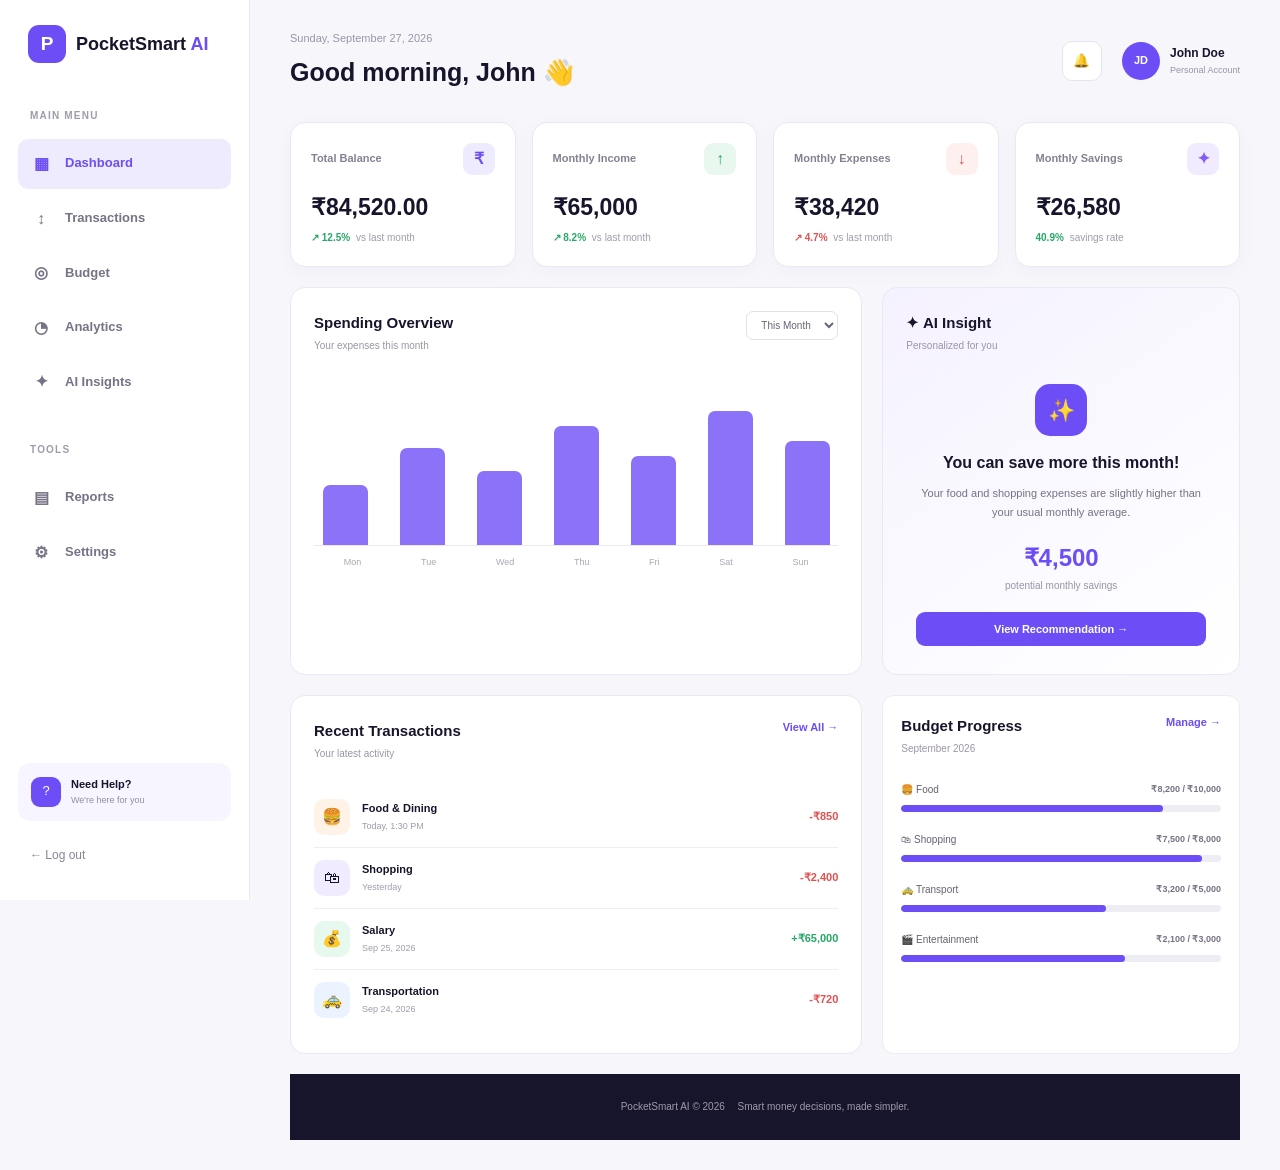
==== frontend/dashboard.html @ c7e04646 "Initial PocketSmart AI project" ====
<!DOCTYPE html>
<html lang="en">

<head>

    <meta charset="UTF-8">

    <meta name="viewport"
        content="width=device-width, initial-scale=1.0">

    <title>Dashboard | PocketSmart AI</title>

    <link rel="stylesheet" href="css/style.css">

</head>


<body class="dashboard-page">

    <!-- ======================================
         SIDEBAR
    ======================================= -->

    <aside class="sidebar">

        <!-- Logo -->

        <div class="sidebar-logo">

            <span class="logo-icon">P</span>

            <span>
                PocketSmart <strong>AI</strong>
            </span>

        </div>


        <!-- Navigation -->

        <nav class="sidebar-nav">

            <p class="nav-title">
                MAIN MENU
            </p>

            <a href="dashboard.html"
               class="sidebar-link active">

                <span>▦</span>
                Dashboard

            </a>


            <a href="#"
               class="sidebar-link">

                <span>↕</span>
                Transactions

            </a>


            <a href="#"
               class="sidebar-link">

                <span>◎</span>
                Budget

            </a>


            <a href="#"
               class="sidebar-link">

                <span>◔</span>
                Analytics

            </a>


            <a href="#"
               class="sidebar-link">

                <span>✦</span>
                AI Insights

            </a>


            <p class="nav-title second-title">
                TOOLS
            </p>


            <a href="#"
               class="sidebar-link">

                <span>▤</span>
                Reports

            </a>


            <a href="#"
               class="sidebar-link">

                <span>⚙</span>
                Settings

            </a>

        </nav>


        <!-- Sidebar Bottom -->

        <div class="sidebar-bottom">

            <div class="sidebar-help">

                <span>?</span>

                <div>
                    <strong>Need Help?</strong>
                    <small>We're here for you</small>
                </div>

            </div>


            <a href="index.html"
               class="logout-link">

                ← Log out

            </a>

        </div>

    </aside>


    <!-- ======================================
         MAIN CONTENT
    ======================================= -->

    <main class="dashboard-main">


        <!-- Top Bar -->

        <header class="dashboard-topbar">

            <div>

                <p class="dashboard-date">
                    Sunday, September 27, 2026
                </p>

                <h1>
                    Good morning, John 👋
                </h1>

            </div>


            <div class="dashboard-actions">

                <button class="notification-btn">
                    🔔
                </button>


                <div class="user-profile">

                    <div class="user-avatar">
                        JD
                    </div>

                    <div>
                        <strong>John Doe</strong>
                        <small>Personal Account</small>
                    </div>

                </div>

            </div>

        </header>


        <!-- ======================================
             SUMMARY CARDS
        ======================================= -->

        <section class="summary-grid">


            <!-- Balance -->

            <div class="summary-card balance-summary">

                <div class="summary-card-top">

                    <span>
                        Total Balance
                    </span>

                    <div class="summary-icon">
                        ₹
                    </div>

                </div>

                <h2>
                    ₹84,520.00
                </h2>

                <p class="positive">
                    ↗ 12.5%
                    <span>vs last month</span>
                </p>

            </div>


            <!-- Income -->

            <div class="summary-card">

                <div class="summary-card-top">

                    <span>
                        Monthly Income
                    </span>

                    <div class="summary-icon green">
                        ↑
                    </div>

                </div>

                <h2>
                    ₹65,000
                </h2>

                <p class="positive">
                    ↗ 8.2%
                    <span>vs last month</span>
                </p>

            </div>


            <!-- Expenses -->

            <div class="summary-card">

                <div class="summary-card-top">

                    <span>
                        Monthly Expenses
                    </span>

                    <div class="summary-icon red">
                        ↓
                    </div>

                </div>

                <h2>
                    ₹38,420
                </h2>

                <p class="negative">
                    ↗ 4.7%
                    <span>vs last month</span>
                </p>

            </div>


            <!-- Savings -->

            <div class="summary-card">

                <div class="summary-card-top">

                    <span>
                        Monthly Savings
                    </span>

                    <div class="summary-icon purple">
                        ✦
                    </div>

                </div>

                <h2>
                    ₹26,580
                </h2>

                <p class="positive">
                    40.9%
                    <span>savings rate</span>
                </p>

            </div>

        </section>


        <!-- ======================================
             MIDDLE SECTION
        ======================================= -->

        <section class="dashboard-grid">


            <!-- Spending Overview -->

            <div class="dashboard-card spending-card">

                <div class="card-header">

                    <div>

                        <h3>
                            Spending Overview
                        </h3>

                        <p>
                            Your expenses this month
                        </p>

                    </div>


                    <select>

                        <option>
                            This Month
                        </option>

                        <option>
                            Last Month
                        </option>

                    </select>

                </div>


                <!-- Fake Chart -->

                <div class="chart-area">

                    <div class="chart-line">

                        <span style="height: 40%"></span>
                        <span style="height: 65%"></span>
                        <span style="height: 50%"></span>
                        <span style="height: 80%"></span>
                        <span style="height: 60%"></span>
                        <span style="height: 90%"></span>
                        <span style="height: 70%"></span>

                    </div>

                    <div class="chart-labels">

                        <span>Mon</span>
                        <span>Tue</span>
                        <span>Wed</span>
                        <span>Thu</span>
                        <span>Fri</span>
                        <span>Sat</span>
                        <span>Sun</span>

                    </div>

                </div>

            </div>


            <!-- AI Insight -->

            <div class="dashboard-card insight-card">

                <div class="card-header">

                    <div>

                        <h3>
                            ✦ AI Insight
                        </h3>

                        <p>
                            Personalized for you
                        </p>

                    </div>

                </div>


                <div class="insight-main">

                    <div class="big-insight-icon">
                        ✨
                    </div>

                    <h4>
                        You can save more this month!
                    </h4>

                    <p>
                        Your food and shopping expenses
                        are slightly higher than your
                        usual monthly average.
                    </p>

                    <div class="insight-saving">

                        <strong>
                            ₹4,500
                        </strong>

                        <span>
                            potential monthly savings
                        </span>

                    </div>

                    <button class="insight-btn">
                        View Recommendation →
                    </button>

                </div>

            </div>

        </section>


        <!-- ======================================
             BOTTOM SECTION
        ======================================= -->

        <section class="dashboard-grid bottom-grid">


            <!-- Recent Transactions -->

            <div class="dashboard-card transactions-card">

                <div class="card-header">

                    <div>

                        <h3>
                            Recent Transactions
                        </h3>

                        <p>
                            Your latest activity
                        </p>

                    </div>

                    <a href="#">
                        View All →
                    </a>

                </div>


                <div class="transaction-list">


                    <div class="transaction-item">

                        <div class="transaction-left">

                            <div class="transaction-icon food">
                                🍔
                            </div>

                            <div>
                                <strong>
                                    Food & Dining
                                </strong>

                                <small>
                                    Today, 1:30 PM
                                </small>
                            </div>

                        </div>

                        <strong class="expense">
                            -₹850
                        </strong>

                    </div>


                    <div class="transaction-item">

                        <div class="transaction-left">

                            <div class="transaction-icon shopping">
                                🛍
                            </div>

                            <div>
                                <strong>
                                    Shopping
                                </strong>

                                <small>
                                    Yesterday
                                </small>
                            </div>

                        </div>

                        <strong class="expense">
                            -₹2,400
                        </strong>

                    </div>


                    <div class="transaction-item">

                        <div class="transaction-left">

                            <div class="transaction-icon salary">
                                💰
                            </div>

                            <div>
                                <strong>
                                    Salary
                                </strong>

                                <small>
                                    Sep 25, 2026
                                </small>

                            </div>

                        </div>

                        <strong class="income">
                            +₹65,000
                        </strong>

                    </div>


                    <div class="transaction-item">

                        <div class="transaction-left">

                            <div class="transaction-icon transport">
                                🚕
                            </div>

                            <div>
                                <strong>
                                    Transportation
                                </strong>

                                <small>
                                    Sep 24, 2026
                                </small>

                            </div>

                        </div>

                        <strong class="expense">
                            -₹720
                        </strong>

                    </div>


                </div>

            </div>


            <!-- Budget Progress -->

            <div class="dashboard-card budget-card">

                <div class="card-header">

                    <div>

                        <h3>
                            Budget Progress
                        </h3>

                        <p>
                            September 2026
                        </p>

                    </div>

                    <a href="#">
                        Manage →
                    </a>

                </div>


                <div class="budget-item">

                    <div class="budget-info">

                        <span>
                            🍔 Food
                        </span>

                        <strong>
                            ₹8,200 / ₹10,000
                        </strong>

                    </div>

                    <div class="progress-bar">

                        <div
                            class="progress food-progress">
                        </div>

                    </div>

                </div>


                <div class="budget-item">

                    <div class="budget-info">

                        <span>
                            🛍 Shopping
                        </span>

                        <strong>
                            ₹7,500 / ₹8,000
                        </strong>

                    </div>

                    <div class="progress-bar">

                        <div
                            class="progress shopping-progress">
                        </div>

                    </div>

                </div>


                <div class="budget-item">

                    <div class="budget-info">

                        <span>
                            🚕 Transport
                        </span>

                        <strong>
                            ₹3,200 / ₹5,000
                        </strong>

                    </div>

                    <div class="progress-bar">

                        <div
                            class="progress transport-progress">
                        </div>

                    </div>

                </div>


                <div class="budget-item">

                    <div class="budget-info">

                        <span>
                            🎬 Entertainment
                        </span>

                        <strong>
                            ₹2,100 / ₹3,000
                        </strong>

                    </div>

                    <div class="progress-bar">

                        <div
                            class="progress entertainment-progress">
                        </div>

                    </div>

                </div>

            </div>

        </section>


        <!-- Footer -->

        <footer class="dashboard-footer">

            PocketSmart AI © 2026
            <span>Smart money decisions, made simpler.</span>

        </footer>


    </main>


    <script src="js/app.js"></script>

</body>

</html>
---- frontend/css/style.css ----
/* ================================
   POCKETSMART AI
   Main Styles
================================ */


/* ---------- Global ---------- */

* {
    margin: 0;
    padding: 0;
    box-sizing: border-box;
}

html {
    scroll-behavior: smooth;
}

body {
    font-family: Arial, Helvetica, sans-serif;
    background: #f8f7ff;
    color: #17152b;
    line-height: 1.6;
}

a {
    text-decoration: none;
    color: inherit;
}


/* ---------- Navigation ---------- */

.navbar {
    width: 100%;
    height: 76px;

    display: flex;
    align-items: center;
    justify-content: space-between;

    padding: 0 7%;

    background: rgba(255, 255, 255, 0.95);

    border-bottom: 1px solid #eeeafc;

    position: sticky;
    top: 0;
    z-index: 1000;
}


/* Logo */

.logo {
    display: flex;
    align-items: center;
    gap: 10px;

    font-size: 20px;
    font-weight: 700;
}

.logo-icon {
    width: 38px;
    height: 38px;

    display: flex;
    align-items: center;
    justify-content: center;

    border-radius: 11px;

    background: #6c4df6;
    color: white;

    font-size: 19px;
    font-weight: 700;
}

.logo-text strong {
    color: #6c4df6;
}


/* Navigation Links */

.nav-links {
    display: flex;
    gap: 32px;
}

.nav-links a {
    color: #656176;
    font-size: 14px;
    font-weight: 500;

    transition: 0.3s;
}

.nav-links a:hover {
    color: #6c4df6;
}


/* Navigation Buttons */

.nav-buttons {
    display: flex;
    align-items: center;
    gap: 18px;
}

.login-btn {
    color: #4d4960;
    font-weight: 600;
    font-size: 14px;
}

.signup-btn {
    padding: 11px 20px;

    border-radius: 10px;

    background: #6c4df6;
    color: white;

    font-size: 14px;
    font-weight: 600;

    transition: 0.3s;
}

.signup-btn:hover {
    transform: translateY(-2px);
    box-shadow: 0 8px 20px rgba(108, 77, 246, 0.25);
}


/* ---------- Hero ---------- */

.hero {
    min-height: 680px;

    padding: 90px 7%;

    display: grid;
    grid-template-columns: 1fr 0.85fr;

    align-items: center;

    gap: 70px;

    background:
        radial-gradient(
            circle at 15% 20%,
            #eeeaff 0,
            transparent 35%
        );
}

.hero-content {
    max-width: 650px;
}

.hero-badge {
    display: inline-block;

    padding: 8px 14px;

    margin-bottom: 22px;

    border-radius: 30px;

    background: #eeebff;
    color: #6c4df6;

    font-size: 13px;
    font-weight: 600;
}

.hero h1 {
    font-size: clamp(42px, 5vw, 70px);

    line-height: 1.08;

    letter-spacing: -2px;

    margin-bottom: 25px;
}

.hero h1 span {
    color: #6c4df6;
}

.hero-content > p {
    max-width: 580px;

    color: #6d687d;

    font-size: 17px;

    margin-bottom: 32px;
}


/* Hero Buttons */

.hero-buttons {
    display: flex;
    gap: 15px;

    margin-bottom: 42px;
}

.primary-btn,
.secondary-btn {
    padding: 14px 22px;

    border-radius: 11px;

    font-size: 14px;
    font-weight: 600;

    transition: 0.3s;
}

.primary-btn {
    background: #6c4df6;
    color: white;

    box-shadow: 0 10px 25px rgba(108, 77, 246, 0.25);
}

.primary-btn:hover {
    transform: translateY(-3px);
}

.secondary-btn {
    background: white;
    border: 1px solid #ded9f5;
    color: #4d4960;
}

.secondary-btn:hover {
    border-color: #6c4df6;
    color: #6c4df6;
}


/* Hero Stats */

.hero-stats {
    display: flex;
    gap: 45px;
}

.stat {
    display: flex;
    flex-direction: column;
}

.stat strong {
    font-size: 21px;
}

.stat span {
    color: #817c91;
    font-size: 12px;
}


/* ---------- Dashboard Preview ---------- */

.dashboard-preview {
    background: white;

    border: 1px solid #ebe7f8;

    border-radius: 22px;

    padding: 25px;

    box-shadow:
        0 25px 60px rgba(45, 32, 100, 0.12);

    transform: rotate(1deg);
}

.dashboard-header {
    display: flex;
    justify-content: space-between;
    align-items: center;

    margin-bottom: 20px;
}

.dashboard-header small {
    color: #8b8798;
}

.dashboard-header h3 {
    font-size: 16px;
}

.profile-circle {
    width: 38px;
    height: 38px;

    border-radius: 50%;

    display: flex;
    align-items: center;
    justify-content: center;

    background: #eeeaff;
    color: #6c4df6;

    font-size: 11px;
    font-weight: 700;
}


/* Balance */

.balance-card {
    background: #6c4df6;

    color: white;

    border-radius: 16px;

    padding: 23px;

    margin-bottom: 15px;
}

.balance-card span {
    font-size: 12px;
    opacity: 0.8;
}

.balance-card h2 {
    font-size: 30px;
    margin: 5px 0;
}

.balance-card p {
    font-size: 12px;
    opacity: 0.85;
}


/* Mini Cards */

.mini-cards {
    display: grid;
    grid-template-columns: 1fr 1fr;

    gap: 12px;

    margin-bottom: 15px;
}

.mini-card {
    padding: 18px;

    background: #f8f7ff;

    border-radius: 14px;
}

.mini-card span,
.mini-card small {
    display: block;

    color: #817c91;

    font-size: 11px;
}

.mini-card strong {
    display: block;

    margin: 5px 0;

    font-size: 18px;
}


/* AI Insight */

.ai-insight {
    display: flex;
    gap: 12px;

    padding: 16px;

    background: #f2efff;

    border-radius: 14px;
}

.ai-icon {
    width: 35px;
    height: 35px;

    display: flex;
    align-items: center;
    justify-content: center;

    flex-shrink: 0;

    background: white;

    border-radius: 10px;
}

.ai-insight strong {
    font-size: 13px;
}

.ai-insight p {
    margin-top: 3px;

    color: #706b80;

    font-size: 11px;
}


/* ---------- Sections ---------- */

.features,
.how-it-works {
    padding: 100px 7%;
}

.section-heading {
    text-align: center;

    max-width: 650px;

    margin: 0 auto 55px;
}

.section-heading > span {
    color: #6c4df6;

    font-size: 12px;
    font-weight: 700;

    letter-spacing: 2px;
}

.section-heading h2 {
    font-size: 38px;

    line-height: 1.2;

    margin: 12px 0;
}

.section-heading h2 span {
    color: #6c4df6;
}

.section-heading p {
    color: #777287;
}


/* ---------- Feature Cards ---------- */

.feature-grid {
    max-width: 1100px;

    margin: auto;

    display: grid;

    grid-template-columns:
        repeat(4, 1fr);

    gap: 18px;
}

.feature-card {
    padding: 28px;

    background: white;

    border: 1px solid #ece8f7;

    border-radius: 17px;

    transition: 0.3s;
}

.feature-card:hover {
    transform: translateY(-6px);

    box-shadow:
        0 15px 35px rgba(40, 25, 90, 0.09);
}

.feature-icon {
    width: 48px;
    height: 48px;

    display: flex;
    align-items: center;
    justify-content: center;

    background: #eeebff;

    border-radius: 13px;

    font-size: 22px;

    margin-bottom: 18px;
}

.feature-card h3 {
    font-size: 17px;

    margin-bottom: 8px;
}

.feature-card p {
    color: #7b7688;

    font-size: 13px;
}


/* ---------- How It Works ---------- */

.how-it-works {
    background: white;
}

.steps {
    max-width: 950px;

    margin: auto;

    display: grid;

    grid-template-columns:
        repeat(3, 1fr);

    gap: 25px;
}

.step {
    text-align: center;

    padding: 30px;
}

.step-number {
    width: 60px;
    height: 60px;

    display: flex;
    align-items: center;
    justify-content: center;

    margin: 0 auto 20px;

    border-radius: 50%;

    background: #6c4df6;

    color: white;

    font-size: 14px;
    font-weight: 700;
}

.step h3 {
    margin-bottom: 8px;
}

.step p {
    color: #777287;

    font-size: 14px;
}


/* ---------- Footer ---------- */

footer {
    background: #17152b;

    color: white;

    padding: 60px 7% 25px;
}

.footer-content {
    max-width: 1100px;

    margin: auto;

    display: grid;

    grid-template-columns:
        2fr 1fr 1fr;

    gap: 60px;
}

.footer-content p {
    color: #a7a2b7;

    max-width: 300px;

    margin-top: 15px;

    font-size: 13px;
}

.footer-content h4 {
    margin-bottom: 15px;
}

.footer-content a {
    display: block;

    color: #a7a2b7;

    font-size: 13px;

    margin-bottom: 8px;
}

.copyright {
    max-width: 1100px;

    margin: 50px auto 0;

    padding-top: 20px;

    border-top: 1px solid #302d48;

    color: #858096;

    font-size: 12px;

    text-align: center;
}


/* ---------- Responsive ---------- */

@media (max-width: 900px) {

    .nav-links {
        display: none;
    }

    .hero {
        grid-template-columns: 1fr;

        text-align: center;
    }

    .hero-content {
        margin: auto;
    }

    .hero-buttons,
    .hero-stats {
        justify-content: center;
    }

    .dashboard-preview {
        max-width: 550px;

        width: 100%;

        margin: auto;
    }

    .feature-grid {
        grid-template-columns:
            repeat(2, 1fr);
    }
}


@media (max-width: 600px) {

    .navbar {
        padding: 0 5%;
    }

    .logo-text {
        font-size: 16px;
    }

    .login-btn {
        display: none;
    }

    .signup-btn {
        padding: 9px 13px;
    }

    .hero {
        padding: 70px 5%;
    }

    .hero h1 {
        font-size: 42px;
    }

    .hero-buttons {
        flex-direction: column;
    }

    .hero-stats {
        gap: 20px;
    }

    .features,
    .how-it-works {
        padding: 70px 5%;
    }

    .section-heading h2 {
        font-size: 30px;
    }

    .feature-grid,
    .steps {
        grid-template-columns: 1fr;
    }

    .footer-content {
        grid-template-columns: 1fr;
    }
}
/* ========================================
   AUTHENTICATION PAGES
======================================== */


/* ---------- Auth Page ---------- */

.auth-page {
    min-height: 100vh;

    background:
        radial-gradient(
            circle at 10% 20%,
            #eeeaff 0,
            transparent 35%
        ),
        #f8f7ff;

    display: flex;
    flex-direction: column;
}


/* ---------- Back Home ---------- */

.back-home {
    position: absolute;

    top: 25px;
    left: 35px;

    color: #686377;

    font-size: 14px;
    font-weight: 600;

    transition: 0.3s;
}

.back-home:hover {
    color: #6c4df6;
}


/* ---------- Main Auth Container ---------- */

.auth-container {
    width: 90%;
    max-width: 1100px;

    margin: auto;

    display: grid;

    grid-template-columns:
        1fr 1fr;

    gap: 70px;

    align-items: center;

    padding: 70px 0;
}


/* ---------- Auth Information ---------- */

.auth-info {
    padding: 30px;
}


.auth-logo {
    display: flex;
    align-items: center;

    gap: 10px;

    font-size: 21px;
    font-weight: 700;

    margin-bottom: 70px;
}


.auth-logo strong {
    color: #6c4df6;
}


.auth-info-content {
    max-width: 500px;
}


.auth-badge {
    display: inline-block;

    padding: 8px 14px;

    border-radius: 30px;

    background: #eeebff;

    color: #6c4df6;

    font-size: 12px;
    font-weight: 700;

    margin-bottom: 20px;
}


.auth-info h1 {
    font-size: 50px;

    line-height: 1.1;

    letter-spacing: -1.5px;

    margin-bottom: 20px;
}


.auth-info h1 span {
    color: #6c4df6;
}


.auth-info-content > p {
    color: #716c80;

    font-size: 16px;

    max-width: 480px;

    margin-bottom: 30px;
}


/* ---------- Benefits ---------- */

.auth-benefits {
    display: flex;
    flex-direction: column;

    gap: 14px;
}


.auth-benefits div {
    display: flex;
    align-items: center;

    gap: 10px;

    color: #514c60;

    font-size: 14px;
    font-weight: 500;
}


.auth-benefits span {
    width: 24px;
    height: 24px;

    display: flex;
    align-items: center;
    justify-content: center;

    border-radius: 50%;

    background: #e9e5ff;

    color: #6c4df6;

    font-size: 12px;
    font-weight: 700;
}


/* ---------- Login Card ---------- */

.login-card {
    background: white;

    padding: 40px;

    border-radius: 22px;

    border: 1px solid #ebe7f7;

    box-shadow:
        0 25px 60px rgba(45, 32, 100, 0.10);
}


.login-header {
    margin-bottom: 30px;
}


.login-header h2 {
    font-size: 27px;

    margin-bottom: 7px;
}


.login-header p {
    color: #858091;

    font-size: 13px;
}


/* ---------- Form ---------- */

.form-group {
    margin-bottom: 20px;
}


.form-group label {
    display: block;

    color: #383447;

    font-size: 13px;

    font-weight: 600;

    margin-bottom: 8px;
}


.form-group input[type="email"],
.form-group input[type="password"] {
    width: 100%;

    height: 48px;

    padding: 0 15px;

    border: 1px solid #ded9ec;

    border-radius: 10px;

    outline: none;

    font-size: 14px;

    color: #292538;

    transition: 0.3s;
}


.form-group input:focus {
    border-color: #6c4df6;

    box-shadow:
        0 0 0 3px rgba(108, 77, 246, 0.10);
}


/* ---------- Password Label ---------- */

.password-label {
    display: flex;

    justify-content: space-between;

    align-items: center;
}


.password-label a {
    color: #6c4df6;

    font-size: 12px;

    font-weight: 600;
}


/* ---------- Remember ---------- */

.remember-row {
    margin-bottom: 20px;
}


.remember-row label {
    display: flex;
    align-items: center;

    gap: 8px;

    color: #777184;

    font-size: 12px;
}


/* ---------- Login Submit ---------- */

.login-submit {
    width: 100%;

    height: 50px;

    border: none;

    border-radius: 10px;

    background: #6c4df6;

    color: white;

    font-size: 14px;

    font-weight: 700;

    cursor: pointer;

    transition: 0.3s;
}


.login-submit:hover {
    transform: translateY(-2px);

    box-shadow:
        0 10px 25px rgba(108, 77, 246, 0.25);
}


/* ---------- Divider ---------- */

.auth-divider {
    display: flex;

    align-items: center;

    gap: 12px;

    margin: 25px 0;

    color: #aaa5b5;

    font-size: 11px;
}


.auth-divider::before,
.auth-divider::after {
    content: "";

    flex: 1;

    height: 1px;

    background: #ebe7f0;
}


/* ---------- Social Buttons ---------- */

.social-buttons {
    display: grid;

    grid-template-columns: 1fr 1fr;

    gap: 12px;
}


.social-btn {
    height: 45px;

    background: white;

    border: 1px solid #ded9ec;

    border-radius: 9px;

    color: #4e495c;

    font-size: 13px;

    font-weight: 600;

    cursor: pointer;

    transition: 0.3s;
}


.social-btn:hover {
    border-color: #6c4df6;

    color: #6c4df6;
}


/* ---------- Register Text ---------- */

.register-text {
    margin-top: 25px;

    text-align: center;

    color: #858091;

    font-size: 12px;
}


.register-text a {
    color: #6c4df6;

    font-weight: 700;
}


/* ---------- Auth Responsive ---------- */

@media (max-width: 800px) {

    .auth-container {
        grid-template-columns: 1fr;

        max-width: 550px;

        gap: 20px;

        padding-top: 80px;
    }

    .auth-info {
        text-align: center;

        padding: 10px;
    }

    .auth-logo {
        justify-content: center;

        margin-bottom: 35px;
    }

    .auth-info h1 {
        font-size: 40px;
    }

    .auth-info-content {
        margin: auto;
    }

    .auth-benefits {
        align-items: center;
    }

}


@media (max-width: 500px) {

    .auth-container {
        width: 94%;
    }

    .login-card {
        padding: 25px;
    }

    .auth-info h1 {
        font-size: 34px;
    }

    .back-home {
        left: 20px;
    }

}
/* ========================================
   DASHBOARD
======================================== */

.dashboard-page {
    background: #f7f6fb;

    min-height: 100vh;

    display: flex;
}


/* ---------- Sidebar ---------- */

.sidebar {
    width: 250px;

    min-height: 100vh;

    position: fixed;

    left: 0;
    top: 0;

    display: flex;
    flex-direction: column;

    background: white;

    border-right: 1px solid #ebe8f3;

    padding: 25px 18px;
}


/* Sidebar Logo */

.sidebar-logo {
    display: flex;

    align-items: center;

    gap: 10px;

    padding: 0 10px;

    font-size: 18px;

    font-weight: 700;

    margin-bottom: 45px;
}

.sidebar-logo strong {
    color: #6c4df6;
}


/* Sidebar Navigation */

.sidebar-nav {
    display: flex;

    flex-direction: column;

    gap: 5px;
}


.nav-title {
    color: #a09bab;

    font-size: 10px;

    font-weight: 700;

    letter-spacing: 1.2px;

    padding: 0 12px;

    margin-bottom: 10px;
}


.second-title {
    margin-top: 30px;
}


.sidebar-link {
    display: flex;

    align-items: center;

    gap: 13px;

    padding: 12px;

    border-radius: 10px;

    color: #777285;

    font-size: 13px;

    font-weight: 600;

    transition: 0.3s;
}


.sidebar-link span {
    width: 22px;

    text-align: center;

    font-size: 16px;
}


.sidebar-link:hover {
    background: #f1efff;

    color: #6c4df6;
}


.sidebar-link.active {
    background: #eeebff;

    color: #6c4df6;
}


/* Sidebar Bottom */

.sidebar-bottom {
    margin-top: auto;
}


.sidebar-help {
    display: flex;

    align-items: center;

    gap: 10px;

    padding: 13px;

    background: #f7f5ff;

    border-radius: 12px;

    margin-bottom: 15px;
}


.sidebar-help > span {
    width: 30px;
    height: 30px;

    display: flex;

    align-items: center;
    justify-content: center;

    border-radius: 9px;

    background: #6c4df6;

    color: white;

    font-size: 13px;
}


.sidebar-help strong,
.sidebar-help small {
    display: block;
}


.sidebar-help strong {
    font-size: 11px;
}


.sidebar-help small {
    color: #938ea0;

    font-size: 9px;
}


.logout-link {
    display: block;

    padding: 10px 12px;

    color: #888393;

    font-size: 12px;
}


/* ---------- Main ---------- */

.dashboard-main {
    width: calc(100% - 250px);

    margin-left: 250px;

    padding: 30px 40px;

    min-height: 100vh;
}


/* ---------- Topbar ---------- */

.dashboard-topbar {
    display: flex;

    align-items: center;

    justify-content: space-between;

    margin-bottom: 30px;
}


.dashboard-date {
    color: #9a95a5;

    font-size: 11px;

    margin-bottom: 4px;
}


.dashboard-topbar h1 {
    font-size: 25px;
}


.dashboard-actions {
    display: flex;

    align-items: center;

    gap: 20px;
}


.notification-btn {
    width: 40px;
    height: 40px;

    border: 1px solid #e7e3ef;

    background: white;

    border-radius: 10px;

    cursor: pointer;
}


.user-profile {
    display: flex;

    align-items: center;

    gap: 10px;
}


.user-avatar {
    width: 38px;
    height: 38px;

    display: flex;

    align-items: center;
    justify-content: center;

    border-radius: 50%;

    background: #6c4df6;

    color: white;

    font-size: 11px;

    font-weight: 700;
}


.user-profile strong,
.user-profile small {
    display: block;
}


.user-profile strong {
    font-size: 12px;
}


.user-profile small {
    color: #9994a5;

    font-size: 9px;
}


/* ---------- Summary Cards ---------- */

.summary-grid {
    display: grid;

    grid-template-columns:
        repeat(4, 1fr);

    gap: 16px;

    margin-bottom: 20px;
}


.summary-card {
    background: white;

    border: 1px solid #ebe7f4;

    border-radius: 15px;

    padding: 20px;

    box-shadow:
        0 5px 20px rgba(40, 25, 90, 0.03);
}


.summary-card-top {
    display: flex;

    justify-content: space-between;

    align-items: center;

    margin-bottom: 14px;
}


.summary-card-top > span {
    color: #858091;

    font-size: 11px;

    font-weight: 600;
}


.summary-icon {
    width: 32px;
    height: 32px;

    display: flex;

    align-items: center;
    justify-content: center;

    border-radius: 9px;

    background: #eeebff;

    color: #6c4df6;

    font-weight: 700;
}


.summary-icon.green {
    background: #e8f8ef;

    color: #27a866;
}


.summary-icon.red {
    background: #fff0f0;

    color: #e05252;
}


.summary-icon.purple {
    background: #f1ebff;

    color: #845cf7;
}


.summary-card h2 {
    font-size: 23px;

    margin-bottom: 5px;
}


.summary-card p {
    font-size: 10px;

    font-weight: 700;
}


.summary-card p span {
    color: #a09bab;

    font-weight: 400;

    margin-left: 3px;
}


.positive {
    color: #27a866;
}


.negative {
    color: #e05252;
}


/* ---------- Dashboard Grid ---------- */

.dashboard-grid {
    display: grid;

    grid-template-columns:
        1.6fr 1fr;

    gap: 20px;

    margin-bottom: 20px;
}


.dashboard-card {
    background: white;

    border: 1px solid #ebe7f4;

    border-radius: 15px;

    padding: 23px;
}


.card-header {
    display: flex;

    align-items: flex-start;

    justify-content: space-between;

    margin-bottom: 25px;
}


.card-header h3 {
    font-size: 15px;

    margin-bottom: 3px;
}


.card-header p {
    color: #9a95a5;

    font-size: 10px;
}


.card-header a {
    color: #6c4df6;

    font-size: 11px;

    font-weight: 700;
}


.card-header select {
    padding: 7px 10px;

    border: 1px solid #e3dfeb;

    border-radius: 7px;

    background: white;

    color: #696477;

    font-size: 10px;

    outline: none;
}


/* ---------- Chart ---------- */

.chart-area {
    height: 190px;

    display: flex;

    flex-direction: column;

    justify-content: flex-end;
}


.chart-line {
    height: 150px;

    display: flex;

    align-items: flex-end;

    justify-content: space-around;

    gap: 15px;

    border-bottom: 1px solid #ece9f2;
}


.chart-line span {
    width: 10%;

    max-width: 45px;

    border-radius: 7px 7px 0 0;

    background: #8b72f8;

    transition: 0.3s;
}


.chart-line span:hover {
    background: #6c4df6;

    transform: scaleY(1.05);
}


.chart-labels {
    display: flex;

    justify-content: space-around;

    padding-top: 9px;

    color: #aaa5b4;

    font-size: 9px;
}


/* ---------- AI Insight ---------- */

.insight-card {
    background:
        linear-gradient(
            145deg,
            #f5f2ff,
            #ffffff
        );
}


.insight-main {
    text-align: center;

    padding: 5px 10px;
}


.big-insight-icon {
    width: 52px;
    height: 52px;

    display: flex;

    align-items: center;
    justify-content: center;

    margin: 0 auto 14px;

    border-radius: 15px;

    background: #6c4df6;

    color: white;

    font-size: 22px;
}


.insight-main h4 {
    font-size: 16px;

    margin-bottom: 8px;
}


.insight-main > p {
    color: #777184;

    font-size: 11px;

    line-height: 1.7;

    margin-bottom: 18px;
}


.insight-saving {
    display: flex;

    flex-direction: column;

    margin-bottom: 18px;
}


.insight-saving strong {
    color: #6c4df6;

    font-size: 24px;
}


.insight-saving span {
    color: #9994a4;

    font-size: 10px;
}


.insight-btn {
    width: 100%;

    padding: 11px;

    border: none;

    border-radius: 9px;

    background: #6c4df6;

    color: white;

    font-size: 11px;

    font-weight: 700;

    cursor: pointer;
}


/* ---------- Transactions ---------- */

.transaction-list {
    display: flex;

    flex-direction: column;
}


.transaction-item {
    display: flex;

    align-items: center;

    justify-content: space-between;

    padding: 12px 0;

    border-bottom: 1px solid #f0edf5;
}


.transaction-item:last-child {
    border-bottom: none;
}


.transaction-left {
    display: flex;

    align-items: center;

    gap: 12px;
}


.transaction-icon {
    width: 36px;
    height: 36px;

    display: flex;

    align-items: center;
    justify-content: center;

    border-radius: 10px;

    background: #f2efff;

    font-size: 16px;
}


.transaction-icon.food {
    background: #fff2e7;
}


.transaction-icon.shopping {
    background: #f1ebff;
}


.transaction-icon.salary {
    background: #e7f8ef;
}


.transaction-icon.transport {
    background: #eaf3ff;
}


.transaction-left strong,
.transaction-left small {
    display: block;
}


.transaction-left strong {
    font-size: 11px;
}


.transaction-left small {
    color: #a19bab;

    font-size: 9px;

    margin-top: 2px;
}


.expense {
    color: #e05252;

    font-size: 11px;
}


.income {
    color: #27a866;

    font-size: 11px;
}


/* ---------- Budget ---------- */

.budget-item {
    margin-bottom: 20px;
}


.budget-info {
    display: flex;

    justify-content: space-between;

    margin-bottom: 7px;

    font-size: 10px;
}


.budget-info span {
    color: #656071;
}


.budget-info strong {
    color: #777184;

    font-size: 9px;
}


.progress-bar {
    width: 100%;

    height: 7px;

    background: #efedf4;

    border-radius: 20px;

    overflow: hidden;
}


.progress {
    height: 100%;

    border-radius: 20px;

    background: #6c4df6;
}


.food-progress {
    width: 82%;
}


.shopping-progress {
    width: 94%;
}


.transport-progress {
    width: 64%;
}


.entertainment-progress {
    width: 70%;
}


/* ---------- Footer ---------- */

.dashboard-footer {
    padding: 25px 0;

    color: #a09baa;

    font-size: 10px;

    text-align: center;
}


.dashboard-footer span {
    margin-left: 10px;
}


/* ---------- Dashboard Responsive ---------- */

@media (max-width: 1100px) {

    .summary-grid {
        grid-template-columns:
            repeat(2, 1fr);
    }

}


@media (max-width: 850px) {

    .sidebar {
        width: 75px;

        padding: 20px 10px;
    }


    .sidebar-logo span:not(.logo-icon),
    .sidebar-link:not(.active) {
        font-size: 0;
    }


    .sidebar-link span {
        font-size: 16px;
    }


    .sidebar-logo {
        justify-content: center;
    }


    .sidebar-help,
    .logout-link {
        display: none;
    }


    .dashboard-main {
        width: calc(100% - 75px);

        margin-left: 75px;

        padding: 25px;
    }


    .dashboard-grid {
        grid-template-columns: 1fr;
    }

}


@media (max-width: 600px) {

    .dashboard-main {
        padding: 18px;
    }


    .dashboard-topbar {
        align-items: flex-start;

        gap: 15px;
    }


    .dashboard-topbar h1 {
        font-size: 20px;
    }


    .dashboard-actions {
        gap: 8px;
    }


    .user-profile > div:last-child {
        display: none;
    }


    .summary-grid {
        grid-template-columns: 1fr;
    }


    .dashboard-grid {
        grid-template-columns: 1fr;
    }

}
/* ========================================
   TRANSACTIONS PAGE
======================================== */


/* ---------- Add Transaction Card ---------- */

.transaction-form-card {
    background: white;

    border: 1px solid #ebe7f4;

    border-radius: 15px;

    padding: 23px;

    margin-bottom: 20px;
}


.transaction-form {
    margin-top: 10px;
}


/* ---------- Transaction Type ---------- */

.transaction-type {
    margin-bottom: 20px;
}


.transaction-type > label {
    display: block;

    color: #4e495c;

    font-size: 11px;

    font-weight: 700;

    margin-bottom: 8px;
}


.type-buttons {
    display: flex;

    gap: 8px;
}


.type-btn {
    padding: 9px 16px;

    border: 1px solid #e2deeb;

    border-radius: 8px;

    background: white;

    color: #777184;

    font-size: 11px;

    font-weight: 600;

    cursor: pointer;

    transition: 0.3s;
}


.type-btn.active {
    background: #eeebff;

    border-color: #6c4df6;

    color: #6c4df6;
}


.type-btn:hover {
    border-color: #6c4df6;

    color: #6c4df6;
}


/* ---------- Form Row ---------- */

.form-row {
    display: grid;

    grid-template-columns:
        1.4fr
        1fr
        1fr
        1fr;

    gap: 15px;

    align-items: end;
}


.transaction-form .form-group {
    margin-bottom: 0;
}


.transaction-form .form-group label {
    display: block;

    color: #4e495c;

    font-size: 11px;

    font-weight: 700;

    margin-bottom: 7px;
}


.transaction-form input,
.transaction-form select {
    width: 100%;

    height: 43px;

    padding: 0 12px;

    border: 1px solid #dfdbe8;

    border-radius: 8px;

    background: white;

    color: #514c5e;

    font-size: 11px;

    outline: none;
}


.transaction-form input:focus,
.transaction-form select:focus {
    border-color: #6c4df6;

    box-shadow:
        0 0 0 3px rgba(108, 77, 246, 0.08);
}


/* ---------- Add Button ---------- */

.add-transaction-btn {
    margin-top: 20px;

    padding: 11px 18px;

    border: none;

    border-radius: 9px;

    background: #6c4df6;

    color: white;

    font-size: 11px;

    font-weight: 700;

    cursor: pointer;

    transition: 0.3s;
}


.add-transaction-btn:hover {
    transform: translateY(-2px);

    box-shadow:
        0 8px 20px rgba(108, 77, 246, 0.20);
}


/* ---------- Transaction Filters ---------- */

.transaction-filters {
    display: flex;

    gap: 8px;
}


.transaction-filters select {
    height: 32px;

    padding: 0 9px;

    border: 1px solid #e1ddea;

    border-radius: 7px;

    background: white;

    color: #777184;

    font-size: 10px;

    outline: none;
}


/* ---------- Transaction Table ---------- */

.transaction-table-wrapper {
    overflow-x: auto;
}


.transaction-table {
    width: 100%;

    border-collapse: collapse;

    min-width: 700px;
}


.transaction-table th {
    padding: 12px 10px;

    border-bottom: 1px solid #eeeaf3;

    color: #9b96a5;

    font-size: 9px;

    font-weight: 700;

    text-align: left;

    text-transform: uppercase;
}


.transaction-table td {
    padding: 14px 10px;

    border-bottom: 1px solid #f0edf5;

    color: #777184;

    font-size: 10px;
}


.transaction-table tbody tr:hover {
    background: #faf9fd;
}


.transaction-table tbody tr:last-child td {
    border-bottom: none;
}


/* ---------- Table Transaction ---------- */

.table-transaction {
    display: flex;

    align-items: center;

    gap: 10px;
}


.table-transaction strong,
.table-transaction small {
    display: block;
}


.table-transaction strong {
    color: #403b4d;

    font-size: 11px;
}


.table-transaction small {
    color: #aaa5b3;

    font-size: 9px;

    margin-top: 2px;
}


/* ---------- Type Labels ---------- */

.type-expense,
.type-income {
    display: inline-block;

    padding: 5px 8px;

    border-radius: 6px;

    font-size: 8px;

    font-weight: 700;
}


.type-expense {
    background: #fff0f0;

    color: #e05252;
}


.type-income {
    background: #e8f8ef;

    color: #27a866;
}


/* ---------- Transaction Responsive ---------- */

@media (max-width: 1000px) {

    .form-row {
        grid-template-columns:
            1fr 1fr;
    }

}


@media (max-width: 650px) {

    .form-row {
        grid-template-columns: 1fr;
    }


    .transaction-filters {
        flex-direction: column;
    }


    .card-header {
        gap: 15px;

        flex-direction: column;
    }

}
/* ========================================
   DELETE TRANSACTION BUTTON
======================================== */

.delete-transaction-btn {

    padding: 6px 10px;

    border: 1px solid #f0d5d5;

    border-radius: 6px;

    background: #fff5f5;

    color: #d95353;

    font-size: 9px;

    font-weight: 700;

    cursor: pointer;

    transition: 0.3s;

}

.delete-transaction-btn:hover {

    background: #ffe8e8;

    border-color: #e05252;

}
/* ========================================
   BUDGET PAGE
======================================== */


/* ---------- Budget Grid ---------- */

.budget-grid {

    display: grid;

    grid-template-columns:
        repeat(2, 1fr);

    gap: 15px;

}


/* ---------- Budget Card ---------- */

.budget-card {

    padding: 18px;

    border: 1px solid #eeeaf3;

    border-radius: 12px;

    background: #ffffff;

}


.budget-card-top {

    display: flex;

    align-items: center;

    justify-content: space-between;

    margin-bottom: 18px;

}


.budget-category {

    display: flex;

    align-items: center;

    gap: 10px;

}


.budget-icon {

    width: 38px;

    height: 38px;

    display: flex;

    align-items: center;

    justify-content: center;

    border-radius: 10px;

    font-size: 16px;

}


.budget-icon.food {
    background: #fff1e8;
}


.budget-icon.shopping {
    background: #f0ebff;
}


.budget-icon.transport {
    background: #eaf7ff;
}


.budget-icon.entertainment {
    background: #fff0f5;
}


.budget-icon.bills {
    background: #fff8e5;
}


.budget-icon.health {
    background: #ffecef;
}


.budget-category strong,
.budget-category small {

    display: block;

}


.budget-category strong {

    color: #403b4d;

    font-size: 11px;

}


.budget-category small {

    color: #aaa5b3;

    font-size: 9px;

    margin-top: 3px;

}


.budget-percent {

    color: #6c4df6;

    font-size: 11px;

    font-weight: 700;

}


/* ---------- Budget Amount ---------- */

.budget-amounts {

    display: flex;

    align-items: center;

    justify-content: space-between;

    margin-bottom: 9px;

}


.budget-amounts strong {

    color: #403b4d;

    font-size: 13px;

}


.budget-amounts span {

    color: #aaa5b3;

    font-size: 9px;

}


/* ---------- Progress Bar ---------- */

.budget-progress {

    width: 100%;

    height: 7px;

    background: #eeeaf4;

    border-radius: 20px;

    overflow: hidden;

}


.budget-progress-fill {

    height: 100%;

    background: #6c4df6;

    border-radius: 20px;

}


.budget-progress-fill.warning {

    background: #f2a93b;

}


.budget-progress-fill.danger {

    background: #e05252;

}


/* ---------- Budget Status ---------- */

.budget-status {

    margin-top: 9px;

    color: #27a866;

    font-size: 9px;

    font-weight: 600;

}


.warning-text {

    color: #d89225;

}


.danger-text {

    color: #d95353;

}


/* ---------- Budget Section ---------- */

.budget-section {

    margin-bottom: 20px;

}


/* ---------- AI Budget Card ---------- */

.ai-insight-card {

    display: flex;

    align-items: center;

    gap: 15px;

    padding: 20px;

    margin-bottom: 20px;

    border: 1px solid #ddd6ff;

    border-radius: 14px;

    background: #f8f6ff;

}


.ai-insight-icon {

    width: 42px;

    height: 42px;

    flex-shrink: 0;

    display: flex;

    align-items: center;

    justify-content: center;

    border-radius: 12px;

    background: #6c4df6;

    color: white;

    font-size: 18px;

}


.ai-insight-content span {

    color: #6c4df6;

    font-size: 8px;

    font-weight: 800;

    letter-spacing: 1px;

}


.ai-insight-content h3 {

    margin: 4px 0;

    color: #403b4d;

    font-size: 13px;

}


.ai-insight-content p {

    margin: 0;

    color: #817b8d;

    font-size: 10px;

    line-height: 1.6;

}


/* ---------- Budget Responsive ---------- */

@media (max-width: 750px) {

    .budget-grid {

        grid-template-columns: 1fr;

    }


    .ai-insight-card {

        align-items: flex-start;

    }

}
/* ========================================
   BUDGET DELETE BUTTON
======================================== */

.delete-budget-btn {

    border: none;

    background: #fff1f1;

    color: #d95353;

    width: 28px;

    height: 28px;

    border-radius: 7px;

    cursor: pointer;

    font-size: 11px;

    transition: 0.3s;

}


.delete-budget-btn:hover {

    background: #ffe2e2;

}


/* ---------- Empty Budget ---------- */

.budget-empty {

    grid-column: 1 / -1;

    padding: 30px;

    text-align: center;

    border: 1px dashed #ddd7eb;

    border-radius: 12px;

}


.budget-empty strong {

    display: block;

    color: #403b4d;

    font-size: 12px;

}


.budget-empty p {

    margin-top: 6px;

    color: #9993a5;

    font-size: 10px;

}
/* ========================================
   ANALYTICS PAGE
======================================== */

.analytics-grid {

    display: grid;

    grid-template-columns: 1fr 1fr;

    gap: 20px;

    margin-bottom: 20px;

}


.analytics-card {

    min-height: 350px;

}


/* ---------- Category Chart ---------- */

.category-chart {

    margin-top: 10px;

}


.category-row {

    display: flex;

    align-items: center;

    justify-content: space-between;

    margin-top: 15px;

}


.category-label {

    display: flex;

    align-items: center;

    gap: 8px;

    color: #686273;

    font-size: 10px;

}


.category-row strong {

    color: #403b4d;

    font-size: 10px;

}


.category-dot {

    width: 8px;

    height: 8px;

    border-radius: 50%;

    display: inline-block;

}


.food-dot {
    background: #6c4df6;
}

.shopping-dot {
    background: #8c72f7;
}

.transport-dot {
    background: #a58df9;
}

.bills-dot {
    background: #b9a6fa;
}

.entertainment-dot {
    background: #cabdfc;
}


.analytics-bar {

    width: 100%;

    height: 6px;

    margin-top: 7px;

    background: #eeeaf4;

    border-radius: 10px;

    overflow: hidden;

}


.analytics-bar-fill {

    height: 100%;

    background: #6c4df6;

    border-radius: 10px;

}


/* ---------- Comparison Chart ---------- */

.comparison-chart {

    height: 230px;

    display: flex;

    align-items: flex-end;

    justify-content: space-around;

    padding: 20px 10px 0;

    border-bottom: 1px solid #eeeaf3;

}


.chart-month {

    height: 100%;

    display: flex;

    flex-direction: column;

    justify-content: flex-end;

    align-items: center;

    gap: 8px;

}


.chart-bars {

    height: 190px;

    display: flex;

    align-items: flex-end;

    gap: 5px;

}


.chart-income,
.chart-expense {

    width: 14px;

    border-radius: 5px 5px 0 0;

}


.chart-income {

    background: #6c4df6;

}


.chart-expense {

    background: #d8d1f9;

}


.chart-month span {

    color: #9993a5;

    font-size: 9px;

}


.chart-legend {

    display: flex;

    justify-content: center;

    gap: 20px;

    margin-top: 15px;

}


.chart-legend span {

    display: flex;

    align-items: center;

    gap: 6px;

    color: #777184;

    font-size: 9px;

}


.chart-legend i {

    width: 8px;

    height: 8px;

    display: inline-block;

    border-radius: 2px;

}


.legend-income {
    background: #6c4df6;
}


.legend-expense {
    background: #d8d1f9;
}


/* ---------- Bottom Grid ---------- */

.analytics-bottom-grid {

    display: grid;

    grid-template-columns: 1.5fr 1fr;

    gap: 20px;

    margin-bottom: 20px;

}


/* ---------- Insights ---------- */

.insight-list {

    margin-top: 5px;

}


.analytics-insight {

    display: flex;

    gap: 12px;

    padding: 15px 0;

    border-bottom: 1px solid #f0edf5;

}


.analytics-insight:last-child {

    border-bottom: none;

}


.insight-number {

    color: #6c4df6;

    font-size: 10px;

    font-weight: 800;

}


.analytics-insight strong {

    color: #403b4d;

    font-size: 11px;

}


.analytics-insight p {

    margin-top: 5px;

    color: #8d8797;

    font-size: 9px;

    line-height: 1.6;

}


/* ---------- Savings Goal ---------- */

.savings-goal-card {

    text-align: center;

}


.savings-circle {

    width: 135px;

    height: 135px;

    margin: 15px auto;

    border-radius: 50%;

    display: flex;

    align-items: center;

    justify-content: center;

    background: #eeebff;

    border: 10px solid #6c4df6;

}


.savings-circle strong,
.savings-circle span {

    display: block;

}


.savings-circle strong {

    color: #403b4d;

    font-size: 22px;

}


.savings-circle span {

    margin-top: 3px;

    color: #8d8797;

    font-size: 8px;

}


.savings-goal-info {

    margin-bottom: 12px;

}


.savings-goal-info strong {

    display: block;

    color: #403b4d;

    font-size: 16px;

}


.savings-goal-info span {

    color: #9993a5;

    font-size: 9px;

}


/* ---------- Responsive ---------- */

@media (max-width: 850px) {

    .analytics-grid,
    .analytics-bottom-grid {

        grid-template-columns: 1fr;

    }

}


@media (max-width: 600px) {

    .comparison-chart {

        padding-left: 0;

        padding-right: 0;

    }

}
/* ========================================
   CHART.JS SPENDING CHART
======================================== */

.chart-container {
    position: relative;
    width: 100%;
    max-width: 320px;
    height: 260px;
    margin: 20px auto;
}
/* ========================================
   AI RECOMMENDATIONS
======================================== */

.ai-main-card {
    display: flex;
    align-items: center;
    gap: 20px;
    margin-bottom: 20px;
    background: #f8f6ff;
}

.ai-main-icon {
    width: 58px;
    height: 58px;
    border-radius: 15px;
    background: #6c4df6;
    color: white;
    display: flex;
    align-items: center;
    justify-content: center;
    font-size: 25px;
    flex-shrink: 0;
}

.ai-main-card h2 {
    margin-top: 5px;
    color: #403b4d;
    font-size: 20px;
}

.ai-main-card p {
    margin-top: 8px;
    color: #8d8797;
    font-size: 11px;
    line-height: 1.7;
}

.recommendation-grid {
    display: grid;
    grid-template-columns: repeat(2, 1fr);
    gap: 18px;
    margin-bottom: 20px;
}

.recommendation-card {
    position: relative;
}

.recommendation-icon {
    width: 42px;
    height: 42px;
    border-radius: 11px;
    display: flex;
    align-items: center;
    justify-content: center;
    font-size: 19px;
    margin-bottom: 12px;
}

.saving-icon {
    background: #eaf8f0;
}

.food-icon {
    background: #fff1e8;
}

.shopping-icon {
    background: #f0ebff;
}

.transport-icon {
    background: #eaf7ff;
}

.recommendation-type {
    color: #6c4df6;
    font-size: 8px;
    font-weight: 800;
    letter-spacing: 0.7px;
}

.recommendation-card h3 {
    margin-top: 7px;
    color: #403b4d;
    font-size: 14px;
}

.recommendation-card p {
    margin-top: 8px;
    color: #8d8797;
    font-size: 10px;
    line-height: 1.7;
}

.recommendation-highlight {
    margin-top: 15px;
    padding: 11px;
    border-radius: 8px;
    background: #f8f6ff;
    display: flex;
    justify-content: space-between;
    align-items: center;
}

.recommendation-highlight strong {
    color: #777184;
    font-size: 9px;
}

.recommendation-highlight span {
    color: #6c4df6;
    font-size: 11px;
    font-weight: 800;
}

.financial-health-card {
    margin-bottom: 20px;
}

.health-badge {
    padding: 6px 12px;
    border-radius: 20px;
    background: #eaf8f0;
    color: #27a866;
    font-size: 9px;
    font-weight: 700;
}

.health-grid {
    display: grid;
    grid-template-columns: repeat(3, 1fr);
    gap: 25px;
    margin-top: 20px;
}

.health-item span {
    display: block;
    color: #777184;
    font-size: 10px;
    margin-bottom: 8px;
}

.health-progress {
    height: 7px;
    background: #eeeaf4;
    border-radius: 10px;
    overflow: hidden;
}

.health-progress-fill {
    height: 100%;
    background: #6c4df6;
    border-radius: 10px;
}

.health-item strong {
    display: block;
    margin-top: 7px;
    color: #403b4d;
    font-size: 11px;
}

.daily-tip-card {
    display: flex;
    align-items: center;
    gap: 15px;
    margin-bottom: 20px;
    background: #fffaf0;
}

.tip-icon {
    width: 45px;
    height: 45px;
    border-radius: 12px;
    background: #fff0c9;
    display: flex;
    align-items: center;
    justify-content: center;
    font-size: 20px;
    flex-shrink: 0;
}

.daily-tip-card h3 {
    margin-top: 5px;
    color: #403b4d;
    font-size: 13px;
}

.daily-tip-card p {
    margin-top: 6px;
    color: #8d8797;
    font-size: 10px;
    line-height: 1.6;
}

@media (max-width: 850px) {

    .recommendation-grid {
        grid-template-columns: 1fr;
    }

    .health-grid {
        grid-template-columns: 1fr;
        gap: 18px;
    }

}

@media (max-width: 600px) {

    .ai-main-card {
        align-items: flex-start;
    }

    .daily-tip-card {
        align-items: flex-start;
    }

}
/* ========================================
   FINANCIAL REPORTS
======================================== */

.report-controls {
    display: flex;
    align-items: center;
    justify-content: space-between;
    gap: 20px;
    margin-bottom: 20px;
}

.report-controls h2 {
    margin-top: 5px;
    color: #403b4d;
    font-size: 18px;
}

.report-actions {
    display: flex;
    align-items: center;
    gap: 10px;
}

.report-actions input {
    padding: 10px 12px;
    border: 1px solid #e4dfeb;
    border-radius: 8px;
    color: #403b4d;
    background: #ffffff;
    font-family: inherit;
    font-size: 10px;
}

.primary-btn {
    padding: 10px 15px;
    border: none;
    border-radius: 8px;
    background: #6c4df6;
    color: white;
    font-family: inherit;
    font-size: 10px;
    font-weight: 700;
    cursor: pointer;
    transition: 0.3s;
}

.primary-btn:hover {
    background: #5840d5;
}

.report-grid {
    display: grid;
    grid-template-columns: 1.5fr 1fr;
    gap: 20px;
    margin-bottom: 20px;
}

.report-breakdown {
    margin-top: 10px;
}

.breakdown-row {
    display: grid;
    grid-template-columns: 1fr 45px;
    align-items: center;
    gap: 15px;
    margin-top: 18px;
}

.breakdown-row span {
    display: block;
    color: #777184;
    font-size: 10px;
    margin-bottom: 7px;
}

.breakdown-row strong {
    color: #403b4d;
    font-size: 11px;
}

.breakdown-bar {
    width: 100%;
    height: 8px;
    background: #eeeaf4;
    border-radius: 10px;
    overflow: hidden;
}

.income-bar,
.expense-bar,
.savings-bar {
    height: 100%;
    border-radius: 10px;
}

.income-bar {
    background: #6c4df6;
}

.expense-bar {
    background: #e05252;
}

.savings-bar {
    background: #27a866;
}

.report-stat-list {
    margin-top: 5px;
}

.report-stat {
    display: flex;
    justify-content: space-between;
    align-items: center;
    padding: 16px 0;
    border-bottom: 1px solid #f0edf5;
}

.report-stat:last-child {
    border-bottom: none;
}

.report-stat span {
    color: #777184;
    font-size: 10px;
}

.report-stat strong {
    color: #403b4d;
    font-size: 12px;
}

.report-ai-card {
    display: flex;
    align-items: center;
    gap: 18px;
    margin-bottom: 20px;
    background: #f8f6ff;
}

.report-ai-icon {
    width: 52px;
    height: 52px;
    border-radius: 14px;
    background: #6c4df6;
    color: white;
    display: flex;
    align-items: center;
    justify-content: center;
    font-size: 23px;
    flex-shrink: 0;
}

.report-ai-card h2 {
    margin-top: 5px;
    color: #403b4d;
    font-size: 16px;
}

.report-ai-card p {
    margin-top: 7px;
    color: #8d8797;
    font-size: 10px;
    line-height: 1.7;
}

@media (max-width: 850px) {

    .report-grid {
        grid-template-columns: 1fr;
    }

}

@media (max-width: 650px) {

    .report-controls {
        flex-direction: column;
        align-items: flex-start;
    }

    .report-actions {
        width: 100%;
        flex-direction: column;
        align-items: stretch;
    }

    .report-actions input,
    .report-actions button {
        width: 100%;
    }

    .report-ai-card {
        align-items: flex-start;
    }

}
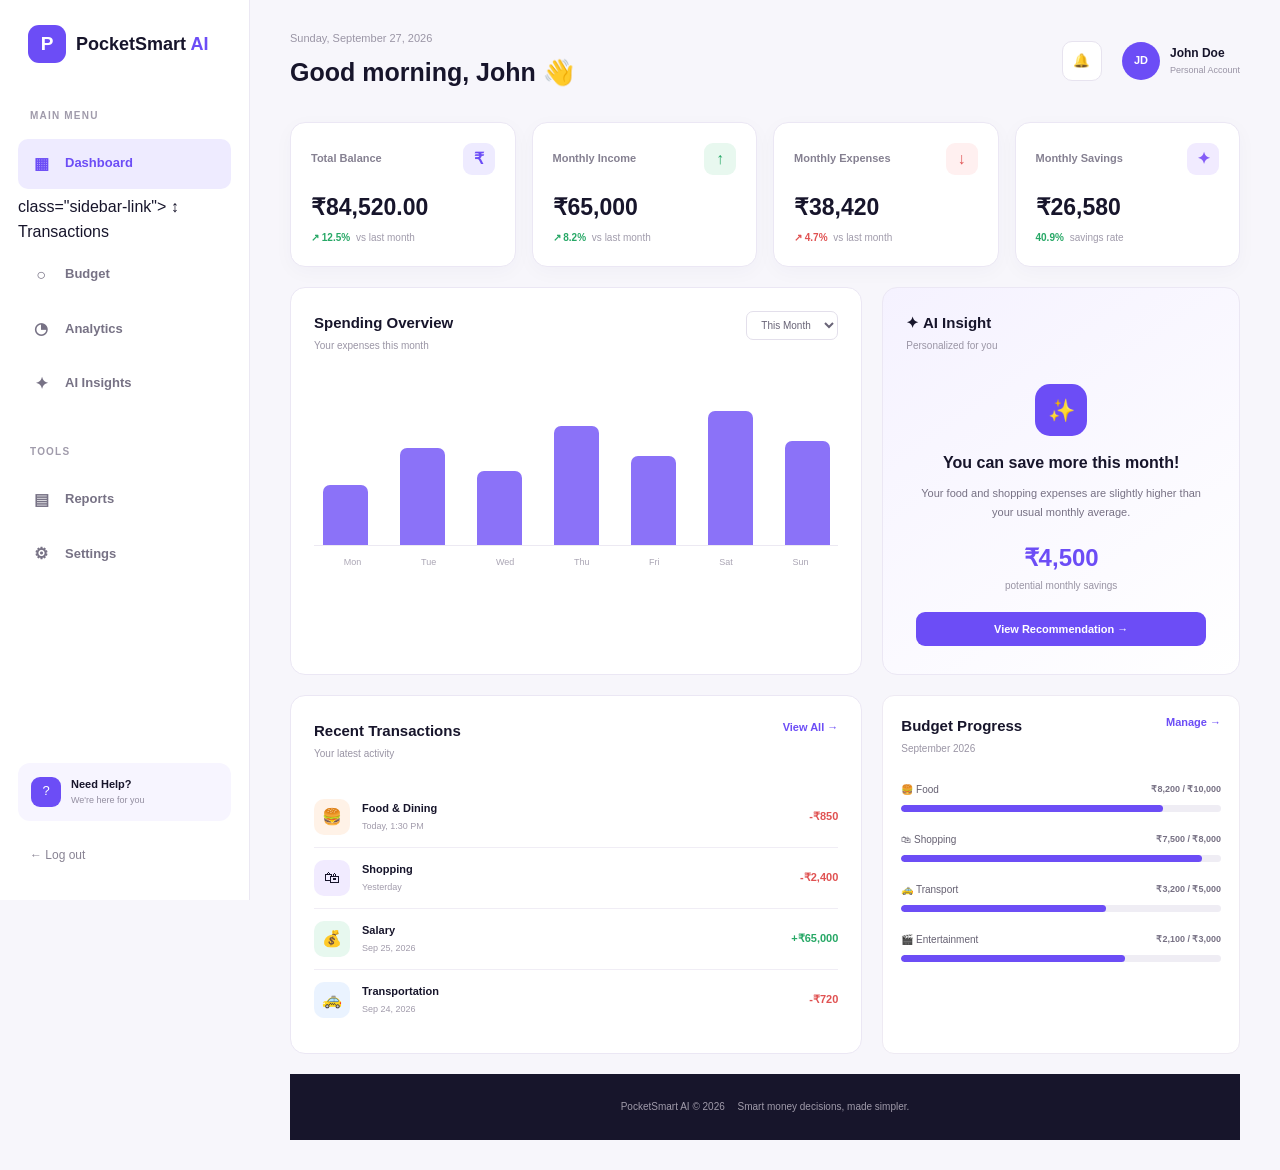
==== commit 8e392e6e: "Update dashboard navigation and login" ====
--- a/frontend/dashboard.html
+++ b/frontend/dashboard.html
@@ -53,7 +53,7 @@
             </a>
 
 
-            <a href="#"
+            <a href="transactions.html">
                class="sidebar-link">
 
                 <span>↕</span>
@@ -62,25 +62,18 @@
             </a>
 
 
-            <a href="#"
-               class="sidebar-link">
-
-                <span>◎</span>
-                Budget
-
-            </a>
-
-
-            <a href="#"
-               class="sidebar-link">
-
-                <span>◔</span>
-                Analytics
-
-            </a>
-
-
-            <a href="#"
+            <a href="budget.html"
+   class="sidebar-link">
+    <span>○</span>
+    Budget
+</a>
+
+
+            <a href="analytics.html" class="sidebar-link">
+    <span>◔</span>
+    Analytics
+</a>
+            <a href="ai-insights.html"
                class="sidebar-link">
 
                 <span>✦</span>
@@ -94,7 +87,7 @@
             </p>
 
 
-            <a href="#"
+            <a href="reports.html"
                class="sidebar-link">
 
                 <span>▤</span>
@@ -103,7 +96,7 @@
             </a>
 
 
-            <a href="#"
+            <a href="settings.html"
                class="sidebar-link">
 
                 <span>⚙</span>
